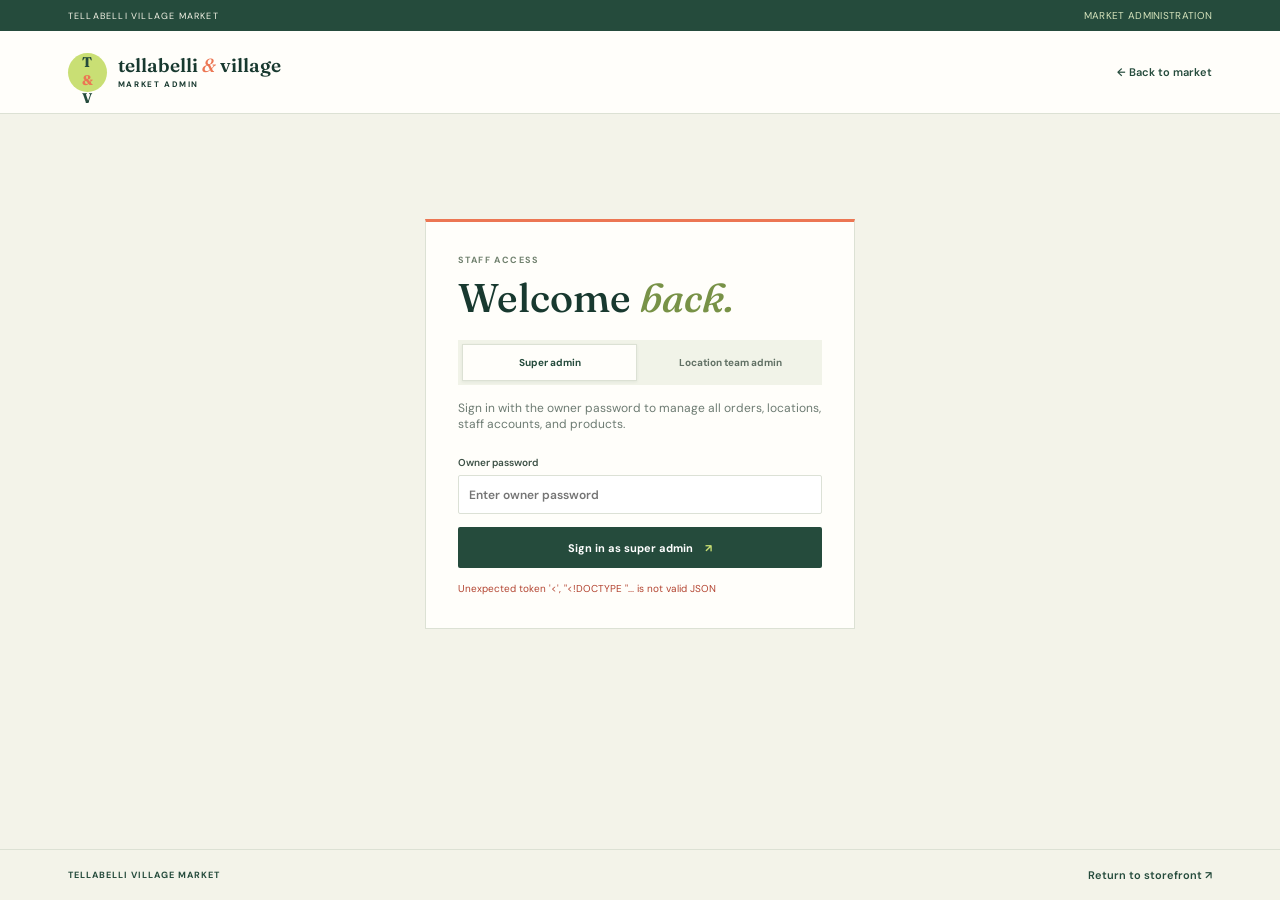
==== templates/admin.html @ 12b8f097 "updated india food" ====
<!doctype html>
<html lang="en">
<head>
  <meta charset="utf-8">
  <meta name="viewport" content="width=device-width, initial-scale=1">
  <meta name="theme-color" content="#f3f3e9">
  <title>Market admin · Tellabelli Village Market</title>
  <link rel="preconnect" href="https://fonts.googleapis.com">
  <link rel="preconnect" href="https://fonts.gstatic.com" crossorigin>
  <link href="https://fonts.googleapis.com/css2?family=DM+Sans:wght@400;500;600;700&family=Fraunces:opsz,wght@9..144,500;9..144,600;9..144,700&display=swap" rel="stylesheet">
  <link rel="stylesheet" href="/static/styles.css">
  <link rel="stylesheet" href="/static/admin.css">
  <script src="/static/admin.js" defer></script>
</head>
<body class="admin-page">
  <div class="topline"><span>TELLABELLI VILLAGE MARKET</span><span>MARKET ADMINISTRATION</span></div>
  <header class="site-header admin-header">
    <a class="brand" href="/" aria-label="Tellabelli Village Market"><span class="brand-mark">T<span>&</span>V</span><span class="brand-name">tellabelli <i>&</i> village<small>MARKET ADMIN</small></span></a>
    <div class="admin-header-actions"><a class="market-link" href="/">← Back to market</a><button id="logout-button" class="logout-button" type="button" hidden>Sign out</button></div>
  </header>
  <main class="admin-shell">
    <section id="login-panel" class="admin-login">
      <p class="eyebrow">STAFF ACCESS</p>
      <h1>Welcome <em>back.</em></h1>
      <div class="login-tabs" role="tablist" aria-label="Admin sign-in type">
        <button id="owner-login-tab" class="login-tab is-active" type="button" role="tab" aria-selected="true" aria-controls="owner-login-panel">Super admin</button>
        <button id="location-login-tab" class="login-tab" type="button" role="tab" aria-selected="false" aria-controls="location-login-panel">Location team admin</button>
      </div>
      <section id="owner-login-panel" role="tabpanel" aria-labelledby="owner-login-tab">
        <p class="login-intro">Sign in with the owner password to manage all orders, locations, staff accounts, and products.</p>
        <form id="owner-login-form" class="admin-login-form">
          <label>Owner password<input name="password" type="password" required autocomplete="current-password" maxlength="256" placeholder="Enter owner password"></label>
          <button class="button button-dark" type="submit">Sign in as super admin <span aria-hidden="true">↗</span></button>
          <p class="form-message login-message" role="status"></p>
        </form>
      </section>
      <section id="location-login-panel" role="tabpanel" aria-labelledby="location-login-tab" hidden>
        <p class="login-intro">Sign in with the username and password assigned to your delivery location.</p>
        <form id="location-login-form" class="admin-login-form">
          <label>Username<input name="username" required autocomplete="username" minlength="3" maxlength="40" placeholder="Location team username"></label>
          <label>Password<input name="password" type="password" required autocomplete="current-password" maxlength="256" placeholder="Enter your password"></label>
          <button class="button button-dark" type="submit">Sign in to location team <span aria-hidden="true">↗</span></button>
          <p class="form-message login-message" role="status"></p>
        </form>
      </section>
    </section>
    <section id="admin-dashboard" hidden>
      <div class="admin-title-row"><div><p class="eyebrow">YOUR MARKET, IN GOOD HANDS</p><h1>Market <em>desk.</em></h1></div><span id="admin-mode" class="admin-mode"></span></div>
      <section class="admin-section" aria-labelledby="orders-title">
        <div class="admin-section-heading"><div><h2 id="orders-title">Customer orders</h2><p>Today's orders are shown first. Choose all dates to browse order history.</p></div><button id="refresh-orders" class="refresh-button" type="button" aria-label="Refresh orders" title="Refresh orders">↻</button></div>
        <div class="order-filters">
          <label>Orders from
            <select id="orders-period">
              <option value="today" selected>Today</option>
              <option value="all">All dates</option>
            </select>
          </label>
          <label>Order status
            <select id="orders-status">
              <option value="all" selected>All statuses</option>
              <option value="placed">Placed</option>
              <option value="confirmed">Confirmed</option>
              <option value="packing">Packing</option>
              <option value="out_for_delivery">Out for delivery</option>
              <option value="completed">Completed</option>
              <option value="cancelled">Cancelled</option>
            </select>
          </label>
        </div>
        <div id="orders-list" class="orders-list" aria-live="polite"></div>
        <div class="orders-pagination">
          <button id="load-more-orders" class="save-price-button" type="button" hidden>Load 10 more orders</button>
          <p id="orders-pagination-message" class="form-message" role="status"></p>
        </div>
      </section>
      <section id="owner-requests-section" class="admin-section" aria-labelledby="item-requests-title">
        <div class="admin-section-heading"><div><h2 id="item-requests-title">Customer item requests</h2><p>Products customers would like to see in the market</p></div></div>
        <div id="item-requests-list" class="item-requests-list" aria-live="polite"></div>
      </section>
      <section id="owner-prices-section" class="admin-section" aria-labelledby="prices-title">
        <div class="admin-section-heading"><div><h2 id="prices-title">Product management</h2><p>Set prices for new orders and control whether each item appears in the customer catalog.</p></div></div>
        <form id="product-create-form" class="product-create-form">
          <h3>Add a product</h3>
          <label>Product name<input name="name" required minlength="2" maxlength="160" placeholder="Product name"></label>
          <label>Category<select name="category_id" id="product-category" required></select></label>
          <label>Description<input name="description" maxlength="1000" placeholder="Short product description"></label>
          <label>Price (NOK)<input name="price" type="number" min="0.01" max="99999999.99" step="0.01" required></label>
          <label>Unit<input name="unit" value="each" required minlength="1" maxlength="60" placeholder="e.g. 500 g"></label>
          <label>Image URL<input name="image_url" type="url" maxlength="2048" placeholder="https://..."></label>
          <fieldset><legend>Select available locations and enter starting stock</legend><div id="product-location-options" class="admin-location-options"></div></fieldset>
          <button class="button button-dark" type="submit">Add product</button>
          <p id="product-create-message" class="form-message" role="status"></p>
        </form>
        <div class="price-table-wrap"><table class="price-table"><thead><tr><th>Product</th><th>Category</th><th>Price (NOK)</th><th><span class="sr-only">Save price</span></th><th>Customer ordering</th></tr></thead><tbody id="products-list"></tbody></table></div>
        <p id="price-message" class="form-message" role="status"></p>
      </section>
      <section id="inventory-section" class="admin-section" aria-labelledby="inventory-title">
        <div class="admin-section-heading"><div><h2 id="inventory-title">Location inventory</h2><p>Set stock per location for products in the shared catalog.</p></div></div>
        <div class="price-table-wrap"><table class="price-table inventory-table"><thead id="inventory-head"></thead><tbody id="inventory-list"></tbody></table></div>
        <p id="inventory-message" class="form-message" role="status"></p>
      </section>
      <section id="location-admins-section" class="admin-section" aria-labelledby="location-admins-title" hidden>
        <div class="admin-section-heading"><div><h2 id="location-admins-title">Location teams</h2><p>Create staff accounts and assign them to one or more delivery locations.</p></div></div>
        <form id="location-admin-form" class="location-admin-form">
          <label>Staff name<input name="display_name" required minlength="2" maxlength="120" placeholder="Team member name"></label>
          <label>Username<input name="username" required minlength="3" maxlength="40" pattern="[A-Za-z0-9._-]+" placeholder="Unique sign-in name"></label>
          <label>Temporary password<input name="password" type="password" required minlength="12" maxlength="256" autocomplete="new-password" placeholder="At least 12 characters"></label>
          <fieldset><legend>Assigned locations</legend><div id="admin-location-options" class="admin-location-options"></div></fieldset>
          <button class="button button-dark" type="submit">Create location account</button>
          <p id="location-admin-message" class="form-message" role="status"></p>
        </form>
        <div id="location-admins-list" class="location-admins-list" aria-live="polite"></div>
      </section>
    </section>
  </main>
  <footer class="admin-footer"><span>TELLABELLI VILLAGE MARKET</span><a href="/">Return to storefront ↗</a></footer>
</body>
</html>
---- static/styles.css ----
* { box-sizing: border-box; }
:root {
  color-scheme: light;
  --ink: #18392f;
  --muted: #6d7b72;
  --paper: #f3f3e9;
  --white: #fffefa;
  --line: #dce1d4;
  --green: #254b3c;
  --lime: #c9df74;
  --coral: #ec7653;
  --serif: "Fraunces", Georgia, serif;
  --sans: "DM Sans", "Segoe UI", sans-serif;
}
html { scroll-behavior: smooth; }
body { margin: 0; background: var(--paper); color: var(--ink); font-family: var(--sans); font-size: 14px; }
button, input, textarea { font: inherit; }
button, a { -webkit-tap-highlight-color: transparent; }
.topline { height: 31px; display: flex; align-items: center; justify-content: space-between; padding: 0 5.3%; background: var(--green); color: #f6f5e7; font-size: 9px; letter-spacing: 1.2px; }
.topline span:last-child { color: #d5e3bc; letter-spacing: .3px; font-size: 10px; }
.site-header { height: 83px; display: flex; align-items: center; justify-content: space-between; gap: 24px; padding: 0 5.3%; background: var(--white); border-bottom: 1px solid var(--line); }
.brand { display: flex; gap: 11px; align-items: center; text-decoration: none; color: var(--ink); }
.brand-mark { display: grid; place-items: center; width: 39px; height: 39px; background: var(--lime); border-radius: 50%; color: var(--green); font-family: var(--serif); font-weight: 700; font-size: 14px; }
.brand-mark span { color: var(--coral); }
.brand-name { font-family: var(--serif); font-size: 19px; font-weight: 600; line-height: 1; }
.brand-name i { color: var(--coral); font-weight: 500; }
.brand-name small { display: block; margin-top: 5px; font-family: var(--sans); font-size: 8px; letter-spacing: 1.6px; font-style: normal; font-weight: 700; }
.header-actions { display: flex; align-items: center; gap: 18px; }
.search-box { display: flex; align-items: center; gap: 9px; width: min(310px, 35vw); height: 39px; padding: 0 10px; border: 1px solid var(--line); border-radius: 3px; color: var(--muted); }
.search-box > span { font-size: 22px; line-height: 1; transform: rotate(-20deg); }
.search-box input { min-width: 0; width: 100%; border: 0; outline: 0; background: transparent; color: var(--ink); font-size: 12px; }
.search-box kbd { border: 1px solid var(--line); border-radius: 2px; padding: 1px 5px; font-size: 10px; }
.cart-jump { color: var(--ink); text-decoration: none; font-weight: 700; font-size: 12px; white-space: nowrap; }
.admin-link { color: #617064; text-decoration: none; font-size: 10px; font-weight: 600; }
.admin-link:hover { color: var(--green); text-decoration: underline; }
.cart-jump span { display: inline-grid; place-items: center; width: 22px; height: 22px; margin-left: 6px; background: var(--coral); border-radius: 50%; color: white; font-size: 10px; }
.page-shell { max-width: 1440px; margin: 0 auto; padding: 34px 5.3% 0; }
.welcome-row { display: flex; justify-content: space-between; align-items: end; gap: 24px; padding: 0 0 27px; }
.eyebrow { margin: 0 0 9px; color: #70816e; font-size: 9px; font-weight: 700; letter-spacing: 1.4px; }
h1, h2, h3, p { margin-top: 0; }
h1 { margin: 0; font-family: var(--serif); font-size: clamp(32px, 4vw, 48px); font-weight: 500; line-height: 1.13; }
h1 em { color: #789247; font-weight: 500; }
.welcome-copy { margin: 9px 0 0; color: var(--muted); font-size: 13px; }
.market-note { display: flex; align-items: center; gap: 8px; max-width: 320px; padding: 9px 12px; border: 1px solid var(--line); border-radius: 3px; color: #657366; font-size: 10px; text-align: right; }
.fresh-dot { width: 7px; height: 7px; flex: 0 0 7px; border-radius: 50%; background: #7da34e; box-shadow: 0 0 0 3px #e5eccf; }
.shop-layout { display: grid; grid-template-columns: minmax(0, 1fr) 310px; align-items: start; gap: 28px; }
.catalog-heading { display: flex; align-items: end; justify-content: space-between; gap: 12px; margin: 0 0 15px; }
.catalog-heading h2, .basket-heading h2 { margin: 0; font-family: var(--serif); font-size: 23px; font-weight: 600; }
.catalog-heading p { margin: 5px 0 0; color: var(--muted); font-size: 11px; }
.sort-note { padding-bottom: 3px; color: #758074; font-size: 9px; letter-spacing: .9px; }
.category-list { display: flex; gap: 7px; overflow-x: auto; padding: 2px 0 16px; scrollbar-width: thin; }
.category-chip { min-height: 32px; flex: 0 0 auto; padding: 0 12px; border: 1px solid #d7ddcf; border-radius: 2px; background: transparent; color: #53665a; cursor: pointer; font-size: 10px; transition: background .18s, color .18s, border-color .18s; }
.category-chip:hover, .category-chip.is-active { border-color: var(--green); background: var(--green); color: var(--white); }
.category-chip span { margin-left: 3px; color: var(--lime); }
.shop-location-picker { display: grid; grid-template-columns: auto minmax(160px, 240px); align-items: center; gap: 9px; margin: 0 0 14px; color: #3d5146; font-size: 10px; font-weight: 700; }
.shop-location-picker select { width: 100%; min-height: 35px; padding: 8px 10px; border: 1px solid #dce1d6; border-radius: 2px; outline-color: #8ba166; background: #fff; color: var(--ink); font-size: 11px; }
.product-grid { display: grid; grid-template-columns: repeat(3, minmax(0, 1fr)); gap: 13px; }
.product-card { min-width: 0; overflow: hidden; border: 1px solid #e0e2d8; border-radius: 3px; background: var(--white); animation: arrive .35s both; animation-delay: calc(var(--card-index) * 30ms); }
@keyframes arrive { from { opacity: 0; transform: translateY(7px); } to { opacity: 1; transform: translateY(0); } }
.product-image-wrap { position: relative; height: 145px; overflow: hidden; background: #e6e8d9; }
.product-image { width: 100%; height: 100%; object-fit: cover; transition: transform .35s; }
.product-card:hover .product-image { transform: scale(1.035); }
.stock-label { position: absolute; top: 9px; left: 9px; padding: 5px 7px; background: #f4f3e8; color: var(--green); font-size: 8px; font-weight: 700; letter-spacing: .7px; }
.stock-label.is-sold { background: #f6e4dd; color: #a84b34; }
.image-placeholder { display: grid; place-content: center; height: 100%; background: repeating-linear-gradient(135deg, #e8ebdb 0 12px, #e3e7d7 12px 24px); color: #798773; font-family: var(--serif); font-size: 17px; text-align: center; }
.product-copy { padding: 11px 11px 10px; }
.product-title-row { display: flex; align-items: baseline; justify-content: space-between; gap: 7px; }
.product-title-row h3 { overflow: hidden; margin: 0; font-size: 12px; font-weight: 700; text-overflow: ellipsis; white-space: nowrap; }
.product-title-row strong { flex: 0 0 auto; color: var(--green); font-size: 12px; }
.product-copy > p { overflow: hidden; margin: 5px 0 10px; color: var(--muted); font-size: 10px; text-overflow: ellipsis; white-space: nowrap; }
.product-copy > p.availability-note { min-height: 24px; margin: -5px 0 8px; overflow: visible; color: #71806d; font-size: 9px; line-height: 1.35; text-overflow: clip; white-space: normal; }
.product-action { display: flex; align-items: center; justify-content: space-between; min-height: 27px; color: #788176; font-size: 9px; }
.add-button { display: grid; place-items: center; width: 27px; height: 27px; border: 0; border-radius: 50%; background: var(--lime); color: var(--green); cursor: pointer; font-size: 19px; line-height: 1; transition: transform .15s, background .15s; }
.add-button:hover { transform: rotate(90deg); background: #b6d355; }
.add-button.is-added { background: var(--green); color: white; }
.add-button.is-added:hover { background: var(--coral); }
.added-note { margin-left: auto; margin-right: 7px; color: var(--green); font-weight: 700; }
.sold-note { color: #aa695b; font-size: 9px; }
.empty-state, .load-error { padding: 32px 12px; color: var(--muted); font-size: 12px; }
.basket { position: sticky; top: 16px; padding: 18px; border: 1px solid #d9dfd2; border-top: 3px solid var(--coral); border-radius: 3px; background: var(--white); }
.basket-heading { display: flex; justify-content: space-between; align-items: baseline; gap: 8px; padding-bottom: 14px; border-bottom: 1px solid var(--line); }
.basket-heading h2 { font-size: 20px; }
.basket-heading > span { color: var(--muted); font-size: 8px; letter-spacing: .9px; }
.basket-empty { padding: 23px 5px; text-align: center; }
.basket-icon { display: grid; place-items: center; width: 38px; height: 38px; margin: 0 auto 11px; border-radius: 50%; background: #edf0e2; color: #6a8053; font-size: 22px; }
.basket-empty p { margin: 0 0 4px; font-family: var(--serif); font-size: 14px; }
.basket-empty small { color: var(--muted); font-size: 10px; }
.basket-lines { max-height: 270px; overflow: auto; }
.basket-line { display: grid; grid-template-columns: minmax(0, 1fr) auto; gap: 7px; padding: 12px 0; border-bottom: 1px solid #eceee6; }
.basket-line-info { display: grid; gap: 4px; min-width: 0; }
.basket-line-info strong { overflow: hidden; font-size: 11px; text-overflow: ellipsis; white-space: nowrap; }
.basket-line-info span { color: var(--muted); font-size: 9px; }
.quantity-control { display: flex; align-items: center; gap: 8px; }
.quantity-control button { display: grid; place-items: center; width: 21px; height: 21px; border: 1px solid var(--line); border-radius: 50%; background: transparent; color: var(--ink); cursor: pointer; }
.quantity-control span { min-width: 10px; text-align: center; font-size: 10px; }
.line-price { grid-column: 2; justify-self: end; font-size: 10px; }
.basket-total { display: flex; justify-content: space-between; padding: 14px 0 7px; font-size: 12px; }
.basket-total strong { font-size: 15px; }
.delivery-note { margin: 0 0 12px; color: var(--muted); font-size: 9px; }
.order-confirmation { margin-top: 10px; padding: 9px; border: 1px solid #dce5ce; background: #f4f7ed; line-height: 1.6; overflow-wrap: anywhere; }
.basket-status { margin-top: 18px; padding-top: 15px; border-top: 1px solid #eceee6; }
.basket-status h3 { margin: 0 0 5px; font-family: var(--serif); font-size: 16px; }
.basket-status > p { margin: 0 0 10px; color: var(--muted); font-size: 9px; line-height: 1.5; }
.basket-status .order-card { margin-top: 8px; padding: 9px; }
.checkout-form, .request-form { display: grid; gap: 10px; }
.checkout-form label, .request-form label { display: grid; gap: 5px; color: #3d5146; font-size: 10px; font-weight: 600; }
.checkout-form label.sms-consent { display: flex; align-items: start; gap: 7px; color: var(--muted); font-size: 9px; font-weight: 400; line-height: 1.45; }
.sms-consent input { width: 14px; min-height: 14px; flex: 0 0 14px; margin: 1px 0 0; accent-color: var(--green); }
.checkout-form input, .checkout-form textarea, .checkout-form select, .request-form input, .request-form textarea, .request-form select { width: 100%; min-height: 35px; padding: 9px; resize: vertical; border: 1px solid #dce1d6; border-radius: 2px; outline-color: #8ba166; background: #fff; color: var(--ink); font-size: 11px; }
.checkout-form textarea, .request-form textarea { min-height: 53px; }
.optional { margin-left: 4px; color: #899287; font-size: 8px; font-weight: 500; letter-spacing: .5px; }
.button { display: flex; align-items: center; justify-content: space-between; min-height: 41px; padding: 0 12px; border: 0; border-radius: 2px; cursor: pointer; font-size: 11px; font-weight: 700; }
.button:disabled { opacity: .65; cursor: wait; }
.button-order { margin-top: 2px; background: var(--coral); color: #fff; }
.button-order:hover { background: #da6544; }
.button-dark { justify-content: center; gap: 12px; background: var(--green); color: white; }
.button-dark:hover { background: #32624f; }
.button-dark span { color: var(--lime); }
.form-message { min-height: 0; margin: 0; color: #47734c; font-size: 10px; line-height: 1.5; }
.form-message:empty { display: none; }
.form-message.is-error { color: #b34431; }
.basket-footnote { margin: 13px 0 0; padding-top: 11px; border-top: 1px solid #eceee6; color: #818b7d; font-size: 9px; line-height: 1.5; }
.request-view { display: grid; grid-template-columns: minmax(190px, .85fr) minmax(250px, 1.15fr); gap: 26px; padding: 22px; border: 1px solid var(--line); background: var(--white); }
.request-art { position: relative; min-height: 315px; overflow: hidden; padding: 23px; background: #e8eedb; }
.request-art h3 { max-width: 230px; margin: 0 0 10px; font-family: var(--serif); font-size: 30px; font-weight: 500; line-height: 1.1; }
.request-art > p:not(.eyebrow) { max-width: 220px; color: #617265; font-size: 11px; line-height: 1.7; }
.request-spark { display: block; margin-bottom: 28px; color: var(--coral); font-size: 28px; }
.request-stamp { position: absolute; right: 18px; bottom: 17px; display: grid; place-items: center; width: 68px; height: 68px; border: 1px solid #94a47a; border-radius: 50%; color: #72855d; font-size: 8px; font-weight: 700; letter-spacing: .7px; line-height: 1.4; text-align: center; transform: rotate(9deg); }
.request-form { align-content: start; padding: 3px 0; }
.site-footer { display: flex; flex-wrap: wrap; align-items: center; justify-content: space-between; gap: 12px; margin-top: 37px; padding: 17px 0; border-top: 1px solid var(--line); color: #788176; font-size: 9px; }
.site-footer span:first-child { color: var(--green); font-weight: 700; letter-spacing: 1px; }
.site-footer a { color: var(--green); text-decoration: none; }
.site-footer a:hover { text-decoration: underline; }
.install-help-button { min-height: 40px; padding: 0 12px; border: 1px solid var(--line); border-radius: 3px; background: var(--white); color: var(--green); cursor: pointer; font-size: 10px; font-weight: 700; }
.install-help-dialog { width: min(92vw, 420px); padding: 25px; border: 1px solid var(--line); border-top: 3px solid var(--coral); background: var(--white); color: var(--ink); }
.install-help-dialog::backdrop { background: #18392f88; }
.install-help-dialog h2 { margin: 0 28px 12px 0; font-family: var(--serif); font-size: 23px; }
.install-help-dialog ol { display: grid; gap: 9px; padding-left: 22px; color: var(--muted); font-size: 12px; line-height: 1.5; }
.install-help-dialog > p:last-child { margin: 12px 0 0; color: var(--muted); font-size: 10px; line-height: 1.5; }
.install-help-dialog form { position: absolute; top: 12px; right: 12px; }
.install-help-close { width: 32px; height: 32px; border: 1px solid var(--line); border-radius: 50%; background: transparent; color: var(--ink); cursor: pointer; font-size: 20px; }
[hidden] { display: none !important; }
@media (max-width: 1020px) {
  .page-shell { padding-right: 4%; padding-left: 4%; }
  .site-header { padding: 0 4%; }
  .shop-layout { grid-template-columns: minmax(0, 1fr) 280px; gap: 17px; }
  .product-grid { grid-template-columns: repeat(2, minmax(0, 1fr)); }
  .product-image-wrap { height: 155px; }
}
@media (max-width: 720px) {
  .topline { padding: 0 4%; }
  .topline span:last-child { display: none; }
  .site-header { height: 70px; gap: 10px; }
  .brand-mark { width: 34px; height: 34px; }
  .brand-name { font-size: 17px; }
  .header-actions { gap: 10px; }
  .search-box { width: min(43vw, 230px); height: 35px; gap: 5px; padding: 0 7px; }
  .search-box input { font-size: 10px; }
  .search-box kbd { display: none; }
  .admin-link { font-size: 9px; }
  .cart-jump { font-size: 0; }
  .cart-jump span { margin-left: 0; font-size: 10px; }
  .page-shell { padding-top: 25px; }
  .welcome-row { align-items: start; flex-direction: column; gap: 15px; padding-bottom: 21px; }
  h1 { font-size: 35px; }
  .market-note { max-width: none; text-align: left; }
  .shop-layout { grid-template-columns: 1fr; }
  .basket { position: static; grid-row: 1; }
  .basket-lines { max-height: 190px; }
  .basket-empty { padding: 13px 5px; }
  .basket-empty p { display: inline; }
  .basket-empty small { display: block; margin-top: 4px; }
  .catalog-heading h2 { font-size: 21px; }
  .product-grid { gap: 9px; }
  .product-image-wrap { height: clamp(108px, 31vw, 170px); }
  .product-copy { padding: 9px; }
  .product-title-row h3, .product-title-row strong { font-size: 11px; }
  .product-copy > p { font-size: 9px; }
  .request-view { grid-template-columns: 1fr; gap: 18px; padding: 14px; }
  .request-art { min-height: 210px; }
  .request-spark { margin-bottom: 15px; }
  .request-art h3 { font-size: 27px; }
  .site-footer { align-items: flex-start; flex-direction: column; }
  .site-header { padding-left: max(4%, env(safe-area-inset-left)); padding-right: max(4%, env(safe-area-inset-right)); }
  body { padding-bottom: env(safe-area-inset-bottom); }
}
@media (max-width: 370px) {
  .brand-name { font-size: 15px; }
  .search-box { width: 37vw; }
  .product-grid { grid-template-columns: 1fr; }
  .product-image-wrap { height: 180px; }
}
---- static/admin.css ----
.admin-page { min-height: 100vh; display: flex; flex-direction: column; }
.admin-header-actions { display: flex; align-items: center; gap: 20px; }
.market-link, .admin-footer a { color: var(--green); text-decoration: none; font-size: 11px; font-weight: 600; }
.market-link:hover, .admin-footer a:hover { text-decoration: underline; }
.logout-button { min-height: 34px; padding: 0 11px; border: 1px solid var(--line); border-radius: 2px; background: transparent; color: var(--ink); cursor: pointer; font-size: 10px; font-weight: 700; }
.admin-shell { width: min(100% - 9%, 1120px); flex: 1; margin: 0 auto; padding: 42px 0 62px; }
.admin-login { max-width: 430px; margin: 7vh auto 0; padding: 32px; border: 1px solid var(--line); border-top: 3px solid var(--coral); background: var(--white); }
.admin-login h1, .admin-title-row h1 { margin: 0; font-family: var(--serif); font-size: 40px; font-weight: 500; }
.admin-login h1 em, .admin-title-row h1 em { color: #789247; font-weight: 500; }
.login-intro { margin: 9px 0 24px; color: var(--muted); font-size: 12px; }
.admin-login-form { display: grid; gap: 13px; }
.admin-login-form label { display: grid; gap: 6px; color: #3d5146; font-size: 10px; font-weight: 600; }
.admin-login-form input { min-height: 39px; padding: 9px 10px; border: 1px solid #dce1d6; border-radius: 2px; outline-color: #8ba166; font-size: 12px; }
.login-tabs { display: grid; grid-template-columns: 1fr 1fr; gap: 6px; margin: 20px 0 15px; padding: 4px; background: #f1f3e8; }
.login-tab { min-height: 37px; padding: 7px; border: 1px solid transparent; background: transparent; color: #617064; cursor: pointer; font-size: 10px; font-weight: 700; }
.login-tab.is-active { border-color: var(--line); background: var(--white); color: var(--green); box-shadow: 0 1px 3px #18392f12; }
.admin-title-row { display: flex; align-items: end; justify-content: space-between; gap: 16px; margin-bottom: 31px; }
.admin-mode { padding: 7px 9px; border: 1px solid var(--line); color: #71806d; font-size: 8px; font-weight: 700; letter-spacing: .7px; }
.admin-section { margin-top: 21px; padding: 22px; border: 1px solid var(--line); background: var(--white); }
.admin-section-heading { display: flex; align-items: center; justify-content: space-between; gap: 15px; margin-bottom: 15px; }
.admin-section-heading h2 { margin: 0; font-family: var(--serif); font-size: 23px; font-weight: 600; }
.admin-section-heading p { margin: 5px 0 0; color: var(--muted); font-size: 10px; }
.refresh-button { width: 34px; height: 34px; border: 1px solid var(--line); border-radius: 50%; background: transparent; color: var(--green); cursor: pointer; font-size: 20px; }
.refresh-button:hover { background: #edf0e2; }
.order-filters { display: flex; flex-wrap: wrap; gap: 12px; margin: 0 0 15px; }
.order-filters label { display: grid; gap: 5px; color: #617064; font-size: 9px; font-weight: 700; }
.order-filters select { min-height: 33px; min-width: 145px; padding: 5px 8px; border: 1px solid var(--line); border-radius: 2px; background: white; color: var(--ink); font: inherit; }
.orders-list { display: grid; gap: 10px; }
.orders-pagination { display: flex; flex-wrap: wrap; align-items: center; gap: 10px; margin-top: 14px; }
.orders-pagination p { margin: 0; font-size: 10px; }
.location-order-group { display: grid; gap: 10px; }
.location-order-group > h3 { margin: 9px 0 0; padding-bottom: 7px; border-bottom: 1px solid var(--line); color: var(--green); font-family: var(--serif); font-size: 17px; }
.item-requests-list { display: grid; gap: 10px; }
.admin-empty { margin: 0; padding: 20px; background: #f5f5ee; color: var(--muted); font-size: 12px; }
.order-card { padding: 15px; border: 1px solid #e5e8de; border-radius: 2px; background: #fff; }
.order-topline { display: flex; align-items: start; justify-content: space-between; gap: 12px; padding-bottom: 10px; border-bottom: 1px solid #edf0e8; }
.order-reference { display: block; font-size: 9px; font-weight: 700; letter-spacing: .8px; }
.order-date { display: block; margin-top: 4px; color: var(--muted); font-size: 9px; }
.order-status { padding: 5px 7px; background: #edf1df; color: #536b3d; font-size: 8px; font-weight: 700; text-transform: uppercase; }
.order-status-control { display: flex; align-items: center; flex-wrap: wrap; justify-content: end; gap: 6px; }
.order-status-select { min-height: 29px; max-width: 150px; padding: 4px 6px; border: 1px solid var(--line); border-radius: 2px; background: white; color: var(--ink); font-size: 9px; text-transform: capitalize; }
.product-availability { display: inline-block; min-width: 62px; margin-right: 7px; font-size: 9px; font-weight: 700; }
.product-availability.is-available { color: #536b3d; }
.product-availability.is-hidden { color: #9b5547; }
.order-update-message { margin: 8px 0 0; font-size: 10px; }
.order-body { display: grid; grid-template-columns: minmax(0, 1fr) minmax(200px, .8fr); gap: 18px; padding: 12px 0; }
.order-customer h3 { margin: 0 0 6px; font-size: 12px; }
.order-customer p { margin: 4px 0; color: #617064; font-size: 10px; line-height: 1.5; overflow-wrap: anywhere; }
.request-body { padding-top: 12px; }
.order-items { display: grid; align-content: start; gap: 6px; margin: 0; padding: 0; list-style: none; }
.order-items li { display: flex; align-items: start; justify-content: space-between; gap: 10px; font-size: 10px; }
.order-items li small { color: var(--muted); }
.order-items li strong { flex: 0 0 auto; font-size: 10px; }
.order-total { display: flex; justify-content: space-between; align-items: center; padding-top: 9px; border-top: 1px solid #edf0e8; color: var(--muted); font-size: 9px; }
.order-total strong { color: var(--ink); font-size: 13px; }
.price-table-wrap { overflow-x: auto; }
.price-table { width: 100%; border-collapse: collapse; text-align: left; }
.price-table th { padding: 9px 10px; background: #f1f3e8; color: #617064; font-size: 8px; font-weight: 700; letter-spacing: .7px; text-transform: uppercase; }
.price-table td { padding: 9px 10px; border-bottom: 1px solid #ecefe6; color: #536257; font-size: 10px; }
.price-table td strong { display: block; color: var(--ink); font-size: 11px; }
.price-table td small { display: block; margin-top: 3px; color: var(--muted); font-size: 9px; }
.price-input { width: 92px; min-height: 31px; padding: 5px 7px; border: 1px solid var(--line); border-radius: 2px; font-size: 11px; }
.inventory-table { min-width: 760px; }
.inventory-cell { display: flex; align-items: center; gap: 5px; }
.stock-input { width: 68px; min-height: 29px; padding: 4px 5px; border: 1px solid var(--line); border-radius: 2px; font-size: 10px; }
.location-admin-form { display: grid; grid-template-columns: repeat(2, minmax(0, 1fr)); gap: 13px; }
.location-admin-form > label { display: grid; gap: 6px; color: #3d5146; font-size: 10px; font-weight: 600; }
.location-admin-form > label input { min-height: 37px; padding: 8px 10px; border: 1px solid #dce1d6; border-radius: 2px; }
.location-admin-form fieldset, .admin-user-locations { grid-column: 1 / -1; margin: 0; padding: 10px; border: 1px solid var(--line); }
.location-admin-form legend, .admin-user-locations legend { padding: 0 5px; color: #617064; font-size: 9px; font-weight: 700; }
.admin-location-options { display: flex; flex-wrap: wrap; gap: 9px 16px; }
.location-option { display: inline-flex; align-items: center; gap: 6px; color: #536257; font-size: 10px; }
.location-option input { accent-color: var(--green); }
.location-admin-form > button { justify-self: start; }
.product-create-form { display: grid; grid-template-columns: repeat(3, minmax(0, 1fr)); gap: 13px; margin: 0 0 22px; padding: 15px; background: #f8f9f5; }
.product-create-form h3, .product-create-form fieldset, .product-create-form > button, .product-create-form > .form-message { grid-column: 1 / -1; }
.product-create-form h3 { margin: 0; font-family: var(--serif); font-size: 17px; }
.product-create-form > label { display: grid; gap: 6px; color: #3d5146; font-size: 10px; font-weight: 600; }
.product-create-form > label input, .product-create-form > label select { min-height: 37px; padding: 8px 10px; border: 1px solid #dce1d6; border-radius: 2px; background: white; }
.product-create-form fieldset { display: grid; gap: 10px; margin: 0; padding: 10px; border: 1px solid var(--line); }
.product-create-form legend { padding: 0 5px; color: #617064; font-size: 9px; font-weight: 700; }
.product-location-option { display: inline-flex; align-items: center; gap: 8px; color: #536257; font-size: 10px; }
.product-location-option > span { min-width: 115px; }
.product-location-option input[type="number"] { width: 90px; min-height: 30px; padding: 5px; border: 1px solid #dce1d6; border-radius: 2px; }
.product-create-form > button { justify-self: start; }
.location-admins-list { display: grid; gap: 10px; margin-top: 15px; }
.location-admin-card { display: grid; gap: 10px; padding: 13px; border: 1px solid #e5e8de; background: #fff; }
.location-admin-heading, .location-admin-heading > div, .location-admin-actions { display: flex; align-items: center; gap: 10px; }
.location-admin-heading { justify-content: space-between; }
.location-admin-heading > div { align-items: baseline; flex-wrap: wrap; }
.location-admin-heading span { color: var(--muted); font-size: 10px; }
.location-admin-actions { flex-wrap: wrap; }
.location-admin-actions button:disabled { opacity: .65; cursor: wait; }
.save-price-button { min-height: 29px; padding: 0 9px; border: 0; border-radius: 2px; background: var(--green); color: white; cursor: pointer; font-size: 9px; font-weight: 700; }
.save-price-button:hover { background: #32624f; }
.save-price-button:disabled { opacity: .65; cursor: wait; }
.sr-only { position: absolute; width: 1px; height: 1px; overflow: hidden; clip: rect(0, 0, 0, 0); white-space: nowrap; }
.admin-footer { display: flex; align-items: center; justify-content: space-between; gap: 12px; padding: 18px 5.3%; border-top: 1px solid var(--line); color: #788176; font-size: 9px; }
.admin-footer span { color: var(--green); font-weight: 700; letter-spacing: 1px; }
@media (max-width: 680px) {
  .admin-header { height: 70px; padding: 0 4%; }
  .admin-header-actions { gap: 9px; }
  .market-link { font-size: 9px; }
  .logout-button { min-height: 31px; padding: 0 8px; font-size: 9px; }
  .admin-shell { width: 92%; padding: 27px 0 40px; }
  .admin-login { margin-top: 5vh; padding: 23px; }
  .admin-login h1, .admin-title-row h1 { font-size: 34px; }
  .admin-section { padding: 14px; }
  .admin-section-heading h2 { font-size: 20px; }
  .location-admin-form { grid-template-columns: 1fr; }
  .location-admin-form fieldset, .admin-user-locations { grid-column: auto; }
  .product-create-form { grid-template-columns: 1fr; }
  .product-create-form h3, .product-create-form fieldset, .product-create-form > button, .product-create-form > .form-message { grid-column: auto; }
  .order-body { grid-template-columns: 1fr; gap: 12px; }
  .admin-mode { max-width: 135px; text-align: center; line-height: 1.4; }
  .price-table:not(.inventory-table) thead { position: absolute; width: 1px; height: 1px; overflow: hidden; clip: rect(0, 0, 0, 0); }
  .price-table:not(.inventory-table), .price-table:not(.inventory-table) tbody, .price-table:not(.inventory-table) tr, .price-table:not(.inventory-table) td { display: block; width: 100%; }
  .price-table:not(.inventory-table) tr { display: grid; grid-template-columns: 1fr auto; gap: 5px 9px; padding: 11px 0; border-bottom: 1px solid #ecefe6; }
  .price-table:not(.inventory-table) td { display: flex; align-items: center; justify-content: space-between; min-height: 28px; padding: 2px 4px; border: 0; }
  .price-table:not(.inventory-table) td:first-child { grid-column: 1 / -1; }
  .price-table:not(.inventory-table) td:first-child::before { display: none; }
  .price-table:not(.inventory-table) td::before { content: attr(data-label); color: #778377; font-size: 8px; text-transform: uppercase; }
  .price-table:not(.inventory-table) td:nth-child(2) { grid-column: 1 / -1; }
  .price-table:not(.inventory-table) td:nth-child(3), .price-table:not(.inventory-table) td:nth-child(4) { grid-column: auto; }
  .price-table:not(.inventory-table) td:nth-child(5) { grid-column: 1 / -1; }
  .admin-footer { align-items: start; flex-direction: column; padding: 16px 4%; }
}
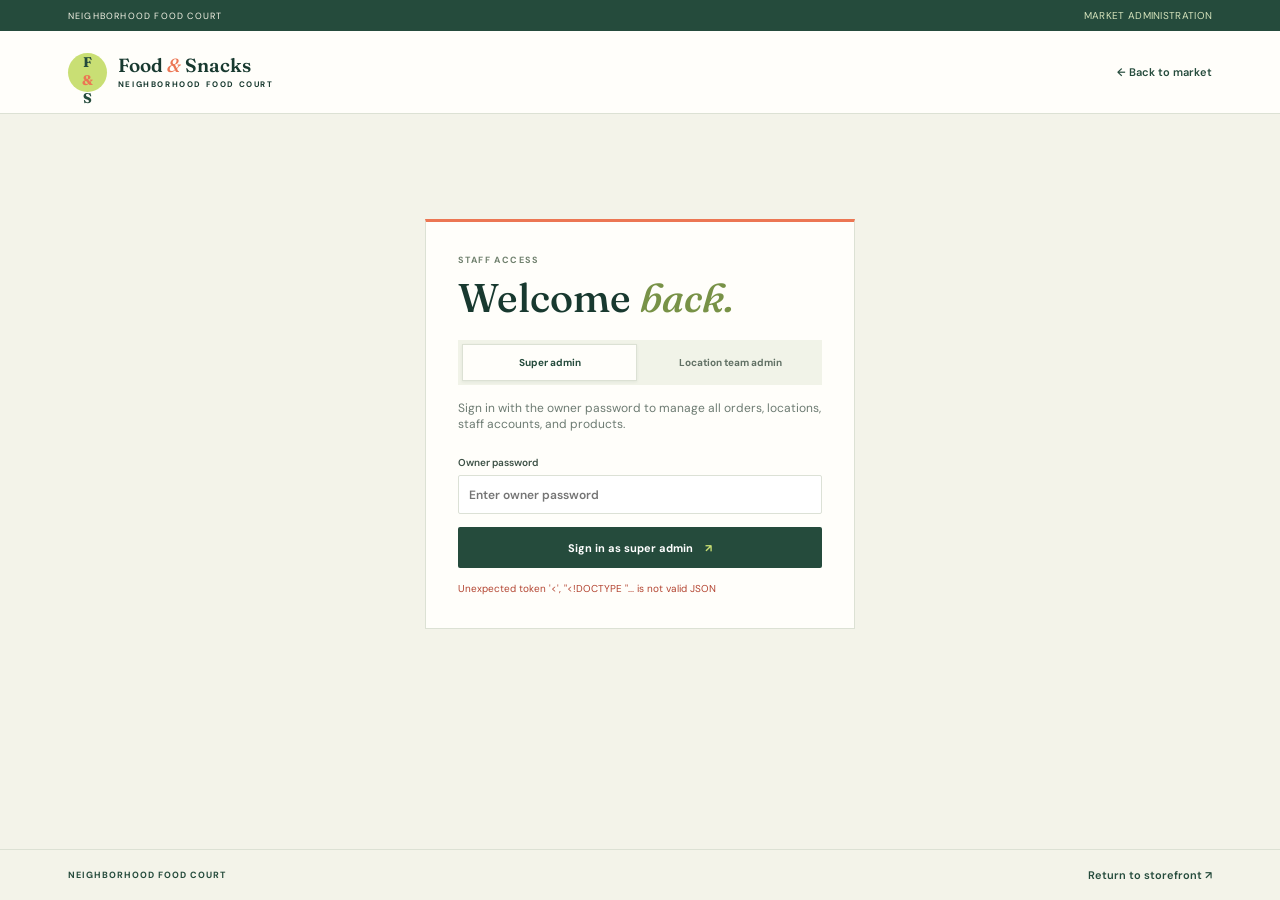
==== commit 31e7e118: "update site name" ====
--- a/templates/admin.html
+++ b/templates/admin.html
@@ -4,7 +4,7 @@
   <meta charset="utf-8">
   <meta name="viewport" content="width=device-width, initial-scale=1">
   <meta name="theme-color" content="#f3f3e9">
-  <title>Market admin · Tellabelli Village Market</title>
+  <title>Market admin · Neighborhood Food Court</title>
   <link rel="preconnect" href="https://fonts.googleapis.com">
   <link rel="preconnect" href="https://fonts.gstatic.com" crossorigin>
   <link href="https://fonts.googleapis.com/css2?family=DM+Sans:wght@400;500;600;700&family=Fraunces:opsz,wght@9..144,500;9..144,600;9..144,700&display=swap" rel="stylesheet">
@@ -13,9 +13,9 @@
   <script src="/static/admin.js" defer></script>
 </head>
 <body class="admin-page">
-  <div class="topline"><span>TELLABELLI VILLAGE MARKET</span><span>MARKET ADMINISTRATION</span></div>
+  <div class="topline"><span>NEIGHBORHOOD FOOD COURT</span><span>MARKET ADMINISTRATION</span></div>
   <header class="site-header admin-header">
-    <a class="brand" href="/" aria-label="Tellabelli Village Market"><span class="brand-mark">T<span>&</span>V</span><span class="brand-name">tellabelli <i>&</i> village<small>MARKET ADMIN</small></span></a>
+    <a class="brand" href="/" aria-label="Food and Snacks Neighborhood Food Court"><span class="brand-mark">F<span>&</span>S</span><span class="brand-name">Food <i>&</i> Snacks<small>NEIGHBORHOOD FOOD COURT</small></span></a>
     <div class="admin-header-actions"><a class="market-link" href="/">← Back to market</a><button id="logout-button" class="logout-button" type="button" hidden>Sign out</button></div>
   </header>
   <main class="admin-shell">
@@ -91,7 +91,7 @@
           <button class="button button-dark" type="submit">Add product</button>
           <p id="product-create-message" class="form-message" role="status"></p>
         </form>
-        <div class="price-table-wrap"><table class="price-table"><thead><tr><th>Product</th><th>Category</th><th>Price (NOK)</th><th><span class="sr-only">Save price</span></th><th>Customer ordering</th></tr></thead><tbody id="products-list"></tbody></table></div>
+        <div class="price-table-wrap"><table class="price-table"><thead><tr><th>Product and image</th><th>Category</th><th>Price (NOK)</th><th><span class="sr-only">Save price</span></th><th>Customer ordering</th><th>Delete</th></tr></thead><tbody id="products-list"></tbody></table></div>
         <p id="price-message" class="form-message" role="status"></p>
       </section>
       <section id="inventory-section" class="admin-section" aria-labelledby="inventory-title">
@@ -113,6 +113,6 @@
       </section>
     </section>
   </main>
-  <footer class="admin-footer"><span>TELLABELLI VILLAGE MARKET</span><a href="/">Return to storefront ↗</a></footer>
+  <footer class="admin-footer"><span>NEIGHBORHOOD FOOD COURT</span><a href="/">Return to storefront ↗</a></footer>
 </body>
 </html>
--- a/static/styles.css
+++ b/static/styles.css
@@ -63,6 +63,7 @@
 .stock-label { position: absolute; top: 9px; left: 9px; padding: 5px 7px; background: #f4f3e8; color: var(--green); font-size: 8px; font-weight: 700; letter-spacing: .7px; }
 .stock-label.is-sold { background: #f6e4dd; color: #a84b34; }
 .image-placeholder { display: grid; place-content: center; height: 100%; background: repeating-linear-gradient(135deg, #e8ebdb 0 12px, #e3e7d7 12px 24px); color: #798773; font-family: var(--serif); font-size: 17px; text-align: center; }
+.product-image-caption { margin: 0; padding: 8px 11px; border-bottom: 1px solid #edf0e8; color: #617064; font-size: 10px; line-height: 1.45; white-space: pre-wrap; overflow-wrap: anywhere; }
 .product-copy { padding: 11px 11px 10px; }
 .product-title-row { display: flex; align-items: baseline; justify-content: space-between; gap: 7px; }
 .product-title-row h3 { overflow: hidden; margin: 0; font-size: 12px; font-weight: 700; text-overflow: ellipsis; white-space: nowrap; }
--- a/static/admin.css
+++ b/static/admin.css
@@ -42,6 +42,12 @@
 .product-availability { display: inline-block; min-width: 62px; margin-right: 7px; font-size: 9px; font-weight: 700; }
 .product-availability.is-available { color: #536b3d; }
 .product-availability.is-hidden { color: #9b5547; }
+.product-admin-details { display: grid; justify-items: start; gap: 5px; min-width: 155px; }
+.product-admin-details small { color: var(--muted); font-size: 9px; }
+.product-admin-image { width: 52px; height: 42px; border: 1px solid var(--line); object-fit: cover; }
+.product-image-input { width: min(230px, 100%); min-height: 30px; padding: 5px 7px; border: 1px solid var(--line); border-radius: 2px; font-size: 10px; }
+.product-admin-details > label:not(.sr-only) { color: #617064; font-size: 9px; font-weight: 700; }
+.product-description-input { width: min(230px, 100%); min-height: 65px; padding: 6px 7px; border: 1px solid var(--line); border-radius: 2px; font: inherit; font-size: 10px; resize: vertical; }
 .order-update-message { margin: 8px 0 0; font-size: 10px; }
 .order-body { display: grid; grid-template-columns: minmax(0, 1fr) minmax(200px, .8fr); gap: 18px; padding: 12px 0; }
 .order-customer h3 { margin: 0 0 6px; font-size: 12px; }
@@ -94,6 +100,9 @@
 .save-price-button { min-height: 29px; padding: 0 9px; border: 0; border-radius: 2px; background: var(--green); color: white; cursor: pointer; font-size: 9px; font-weight: 700; }
 .save-price-button:hover { background: #32624f; }
 .save-price-button:disabled { opacity: .65; cursor: wait; }
+.delete-product-button { min-height: 29px; padding: 0 9px; border: 1px solid #a64b3b; border-radius: 2px; background: white; color: #a64b3b; cursor: pointer; font-size: 9px; font-weight: 700; }
+.delete-product-button:hover { background: #a64b3b; color: white; }
+.delete-product-button:disabled { opacity: .65; cursor: wait; }
 .sr-only { position: absolute; width: 1px; height: 1px; overflow: hidden; clip: rect(0, 0, 0, 0); white-space: nowrap; }
 .admin-footer { display: flex; align-items: center; justify-content: space-between; gap: 12px; padding: 18px 5.3%; border-top: 1px solid var(--line); color: #788176; font-size: 9px; }
 .admin-footer span { color: var(--green); font-weight: 700; letter-spacing: 1px; }
@@ -122,6 +131,6 @@
   .price-table:not(.inventory-table) td::before { content: attr(data-label); color: #778377; font-size: 8px; text-transform: uppercase; }
   .price-table:not(.inventory-table) td:nth-child(2) { grid-column: 1 / -1; }
   .price-table:not(.inventory-table) td:nth-child(3), .price-table:not(.inventory-table) td:nth-child(4) { grid-column: auto; }
-  .price-table:not(.inventory-table) td:nth-child(5) { grid-column: 1 / -1; }
+  .price-table:not(.inventory-table) td:nth-child(5), .price-table:not(.inventory-table) td:nth-child(6) { grid-column: 1 / -1; }
   .admin-footer { align-items: start; flex-direction: column; padding: 16px 4%; }
 }
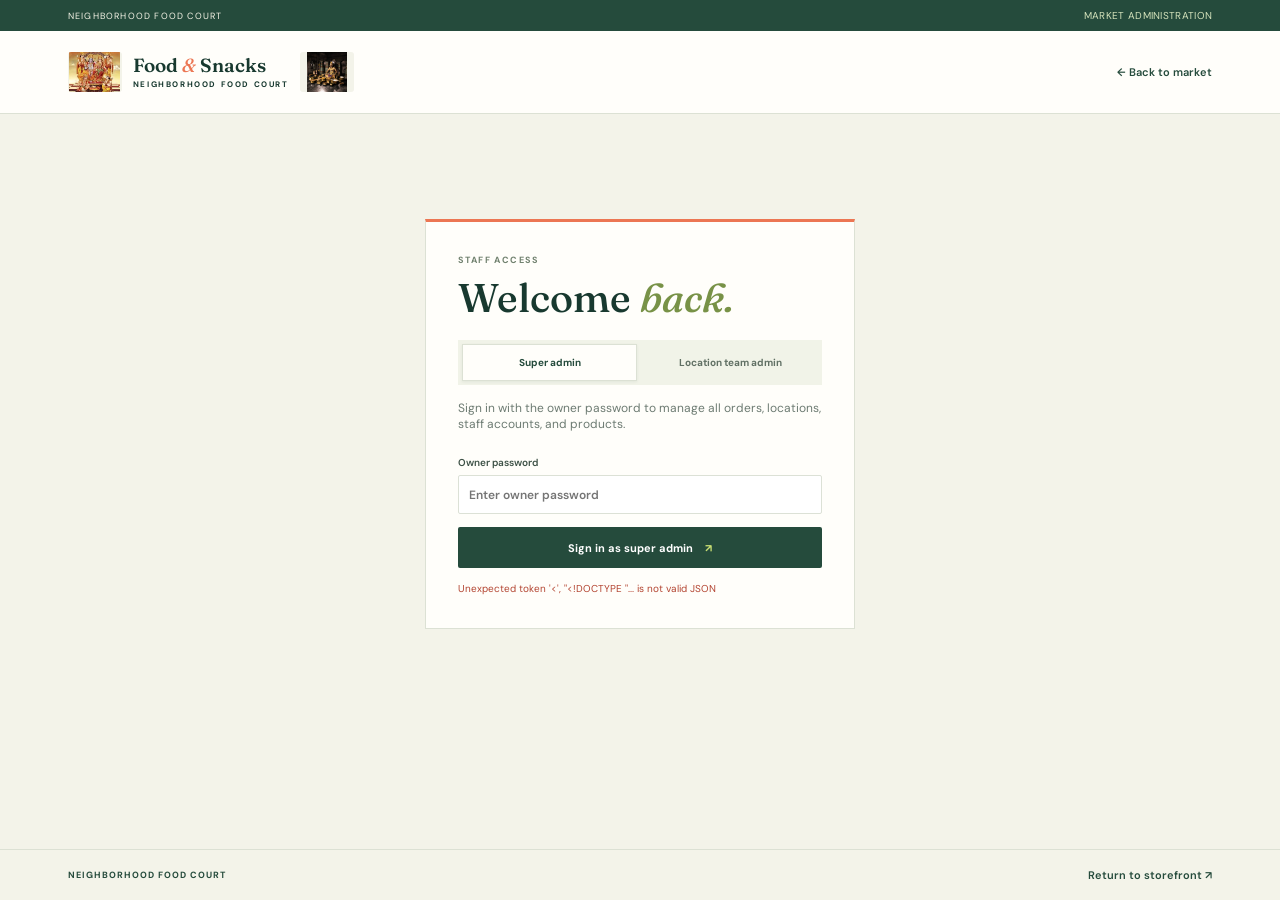
==== commit 60d6c874: "modified diplay content" ====
--- a/templates/admin.html
+++ b/templates/admin.html
@@ -15,7 +15,7 @@
 <body class="admin-page">
   <div class="topline"><span>NEIGHBORHOOD FOOD COURT</span><span>MARKET ADMINISTRATION</span></div>
   <header class="site-header admin-header">
-    <a class="brand" href="/" aria-label="Food and Snacks Neighborhood Food Court"><span class="brand-mark">F<span>&</span>S</span><span class="brand-name">Food <i>&</i> Snacks<small>NEIGHBORHOOD FOOD COURT</small></span></a>
+    <a class="brand" href="/" aria-label="Food and Snacks Neighborhood Food Court"><img class="brand-mark" src="/static/icons/brand-image.png" alt="Illustration of Hindu deities"><span class="brand-name">Food <i>&</i> Snacks<small>NEIGHBORHOOD FOOD COURT</small></span><img class="brand-mark" src="/static/icons/brand-image-right.png" alt="Illustration of a royal feast"></a>
     <div class="admin-header-actions"><a class="market-link" href="/">← Back to market</a><button id="logout-button" class="logout-button" type="button" hidden>Sign out</button></div>
   </header>
   <main class="admin-shell">
--- a/static/styles.css
+++ b/static/styles.css
@@ -20,8 +20,7 @@
 .topline span:last-child { color: #d5e3bc; letter-spacing: .3px; font-size: 10px; }
 .site-header { height: 83px; display: flex; align-items: center; justify-content: space-between; gap: 24px; padding: 0 5.3%; background: var(--white); border-bottom: 1px solid var(--line); }
 .brand { display: flex; gap: 11px; align-items: center; text-decoration: none; color: var(--ink); }
-.brand-mark { display: grid; place-items: center; width: 39px; height: 39px; background: var(--lime); border-radius: 50%; color: var(--green); font-family: var(--serif); font-weight: 700; font-size: 14px; }
-.brand-mark span { color: var(--coral); }
+.brand-mark { display: block; flex: 0 0 auto; width: 54px; height: 40px; border-radius: 3px; background: var(--paper); object-fit: contain; }
 .brand-name { font-family: var(--serif); font-size: 19px; font-weight: 600; line-height: 1; }
 .brand-name i { color: var(--coral); font-weight: 500; }
 .brand-name small { display: block; margin-top: 5px; font-family: var(--sans); font-size: 8px; letter-spacing: 1.6px; font-style: normal; font-weight: 700; }
@@ -40,7 +39,7 @@
 h1, h2, h3, p { margin-top: 0; }
 h1 { margin: 0; font-family: var(--serif); font-size: clamp(32px, 4vw, 48px); font-weight: 500; line-height: 1.13; }
 h1 em { color: #789247; font-weight: 500; }
-.welcome-copy { margin: 9px 0 0; color: var(--muted); font-size: 13px; }
+.welcome-copy { margin: 0 0 9px; color: #70816e; font-size: 9px; font-weight: 700; letter-spacing: 1.4px; line-height: normal; text-transform: uppercase; }
 .market-note { display: flex; align-items: center; gap: 8px; max-width: 320px; padding: 9px 12px; border: 1px solid var(--line); border-radius: 3px; color: #657366; font-size: 10px; text-align: right; }
 .fresh-dot { width: 7px; height: 7px; flex: 0 0 7px; border-radius: 50%; background: #7da34e; box-shadow: 0 0 0 3px #e5eccf; }
 .shop-layout { display: grid; grid-template-columns: minmax(0, 1fr) 310px; align-items: start; gap: 28px; }
@@ -52,8 +51,8 @@
 .category-chip { min-height: 32px; flex: 0 0 auto; padding: 0 12px; border: 1px solid #d7ddcf; border-radius: 2px; background: transparent; color: #53665a; cursor: pointer; font-size: 10px; transition: background .18s, color .18s, border-color .18s; }
 .category-chip:hover, .category-chip.is-active { border-color: var(--green); background: var(--green); color: var(--white); }
 .category-chip span { margin-left: 3px; color: var(--lime); }
-.shop-location-picker { display: grid; grid-template-columns: auto minmax(160px, 240px); align-items: center; gap: 9px; margin: 0 0 14px; color: #3d5146; font-size: 10px; font-weight: 700; }
-.shop-location-picker select { width: 100%; min-height: 35px; padding: 8px 10px; border: 1px solid #dce1d6; border-radius: 2px; outline-color: #8ba166; background: #fff; color: var(--ink); font-size: 11px; }
+.shop-location-picker { display: grid; grid-template-columns: auto minmax(160px, 280px); align-items: center; gap: 9px; margin: 0 0 14px; color: #3d5146; font-size: 10px; font-weight: 700; }
+.shop-location-picker select { width: 100%; min-height: 40px; padding: 9px 12px; border: 1px solid #dce1d6; border-radius: 2px; outline-color: #8ba166; background: #fff; color: var(--ink); font-size: 12px; }
 .product-grid { display: grid; grid-template-columns: repeat(3, minmax(0, 1fr)); gap: 13px; }
 .product-card { min-width: 0; overflow: hidden; border: 1px solid #e0e2d8; border-radius: 3px; background: var(--white); animation: arrive .35s both; animation-delay: calc(var(--card-index) * 30ms); }
 @keyframes arrive { from { opacity: 0; transform: translateY(7px); } to { opacity: 1; transform: translateY(0); } }
@@ -99,6 +98,9 @@
 .basket-total strong { font-size: 15px; }
 .delivery-note { margin: 0 0 12px; color: var(--muted); font-size: 9px; }
 .order-confirmation { margin-top: 10px; padding: 9px; border: 1px solid #dce5ce; background: #f4f7ed; line-height: 1.6; overflow-wrap: anywhere; }
+.order-confirmation h3 { margin: 0 0 5px; color: #32624f; font-family: var(--serif); font-size: 16px; }
+.order-confirmation p { margin: 0 0 6px; font-size: 10px; }
+.order-confirmation ul { display: grid; gap: 3px; margin: 0; padding-left: 18px; color: #53665a; font-size: 10px; }
 .basket-status { margin-top: 18px; padding-top: 15px; border-top: 1px solid #eceee6; }
 .basket-status h3 { margin: 0 0 5px; font-family: var(--serif); font-size: 16px; }
 .basket-status > p { margin: 0 0 10px; color: var(--muted); font-size: 9px; line-height: 1.5; }
@@ -152,7 +154,7 @@
   .topline { padding: 0 4%; }
   .topline span:last-child { display: none; }
   .site-header { height: 70px; gap: 10px; }
-  .brand-mark { width: 34px; height: 34px; }
+  .brand-mark { width: 36px; height: 30px; }
   .brand-name { font-size: 17px; }
   .header-actions { gap: 10px; }
   .search-box { width: min(43vw, 230px); height: 35px; gap: 5px; padding: 0 7px; }
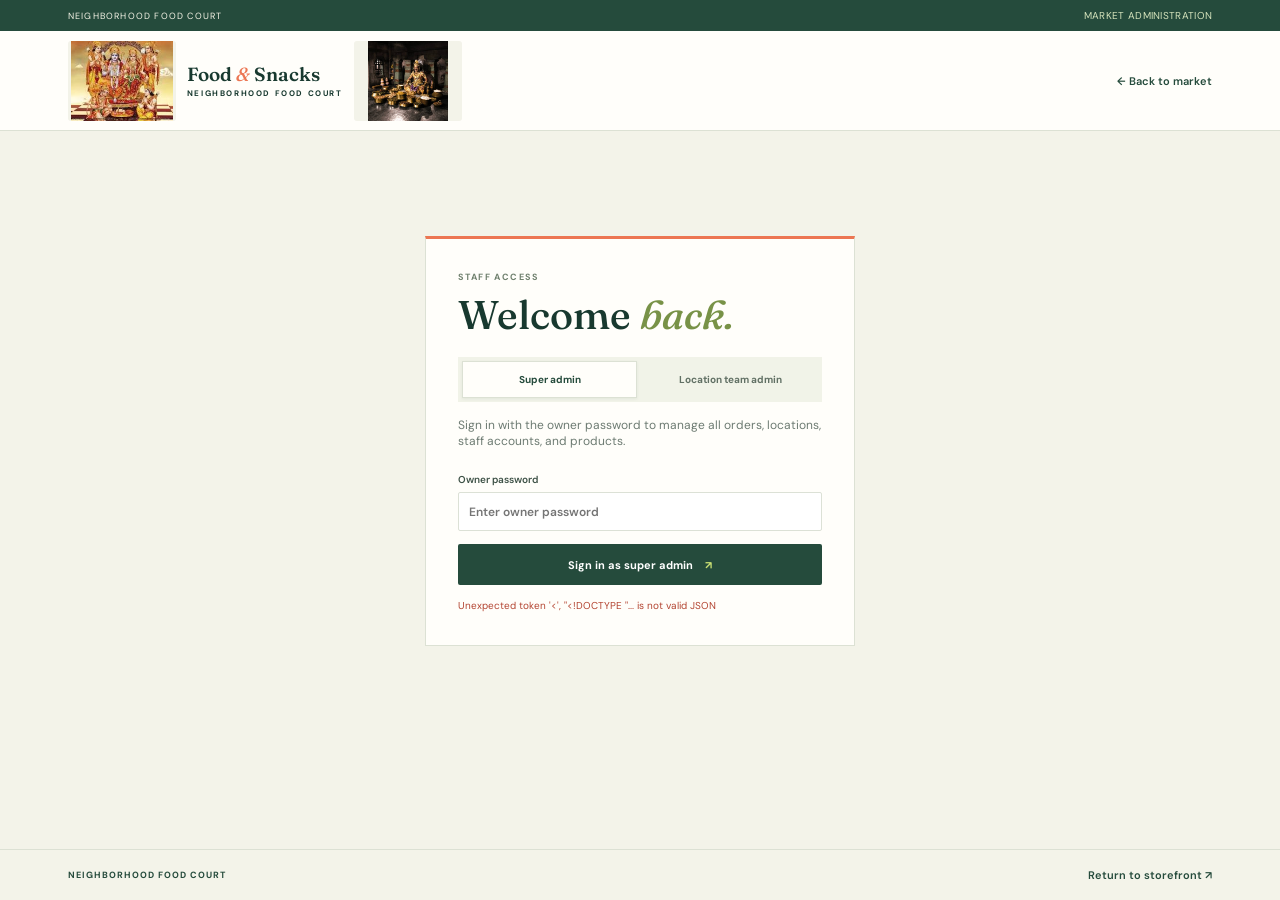
==== commit f94ce119: "modified diplay content" ====
--- a/templates/admin.html
+++ b/templates/admin.html
@@ -100,6 +100,13 @@
         <p id="inventory-message" class="form-message" role="status"></p>
       </section>
       <section id="location-admins-section" class="admin-section" aria-labelledby="location-admins-title" hidden>
+        <div class="admin-section-heading"><div><h2 id="delivery-locations-title">Delivery locations</h2><p>Add locations for customers, inventory, and location-team assignments.</p></div></div>
+        <form id="delivery-location-form" class="location-admin-form">
+          <label>Location name<input name="name" required minlength="2" maxlength="120" placeholder="e.g. Oslo Central"></label>
+          <button class="button button-dark" type="submit">Add delivery location</button>
+          <p id="delivery-location-message" class="form-message" role="status"></p>
+        </form>
+        <div id="delivery-locations-list" class="location-admins-list" aria-live="polite"></div>
         <div class="admin-section-heading"><div><h2 id="location-admins-title">Location teams</h2><p>Create staff accounts and assign them to one or more delivery locations.</p></div></div>
         <form id="location-admin-form" class="location-admin-form">
           <label>Staff name<input name="display_name" required minlength="2" maxlength="120" placeholder="Team member name"></label>
--- a/static/styles.css
+++ b/static/styles.css
@@ -18,9 +18,9 @@
 button, a { -webkit-tap-highlight-color: transparent; }
 .topline { height: 31px; display: flex; align-items: center; justify-content: space-between; padding: 0 5.3%; background: var(--green); color: #f6f5e7; font-size: 9px; letter-spacing: 1.2px; }
 .topline span:last-child { color: #d5e3bc; letter-spacing: .3px; font-size: 10px; }
-.site-header { height: 83px; display: flex; align-items: center; justify-content: space-between; gap: 24px; padding: 0 5.3%; background: var(--white); border-bottom: 1px solid var(--line); }
+.site-header { height: 100px; display: flex; align-items: center; justify-content: space-between; gap: 24px; padding: 0 5.3%; background: var(--white); border-bottom: 1px solid var(--line); }
 .brand { display: flex; gap: 11px; align-items: center; text-decoration: none; color: var(--ink); }
-.brand-mark { display: block; flex: 0 0 auto; width: 54px; height: 40px; border-radius: 3px; background: var(--paper); object-fit: contain; }
+.brand-mark { display: block; flex: 0 0 auto; width: 108px; height: 80px; border-radius: 3px; background: var(--paper); object-fit: contain; }
 .brand-name { font-family: var(--serif); font-size: 19px; font-weight: 600; line-height: 1; }
 .brand-name i { color: var(--coral); font-weight: 500; }
 .brand-name small { display: block; margin-top: 5px; font-family: var(--sans); font-size: 8px; letter-spacing: 1.6px; font-style: normal; font-weight: 700; }
@@ -39,13 +39,14 @@
 h1, h2, h3, p { margin-top: 0; }
 h1 { margin: 0; font-family: var(--serif); font-size: clamp(32px, 4vw, 48px); font-weight: 500; line-height: 1.13; }
 h1 em { color: #789247; font-weight: 500; }
-.welcome-copy { margin: 0 0 9px; color: #70816e; font-size: 9px; font-weight: 700; letter-spacing: 1.4px; line-height: normal; text-transform: uppercase; }
+.welcome-copy { margin: 0 0 9px; color: var(--green); font-size: 11px; font-weight: 800; letter-spacing: 1.1px; line-height: 1.4; text-transform: uppercase; }
 .market-note { display: flex; align-items: center; gap: 8px; max-width: 320px; padding: 9px 12px; border: 1px solid var(--line); border-radius: 3px; color: #657366; font-size: 10px; text-align: right; }
 .fresh-dot { width: 7px; height: 7px; flex: 0 0 7px; border-radius: 50%; background: #7da34e; box-shadow: 0 0 0 3px #e5eccf; }
 .shop-layout { display: grid; grid-template-columns: minmax(0, 1fr) 310px; align-items: start; gap: 28px; }
 .catalog-heading { display: flex; align-items: end; justify-content: space-between; gap: 12px; margin: 0 0 15px; }
 .catalog-heading h2, .basket-heading h2 { margin: 0; font-family: var(--serif); font-size: 23px; font-weight: 600; }
 .catalog-heading p { margin: 5px 0 0; color: var(--muted); font-size: 11px; }
+.catalog-heading #product-count { color: var(--green); font-weight: 800; }
 .sort-note { padding-bottom: 3px; color: #758074; font-size: 9px; letter-spacing: .9px; }
 .category-list { display: flex; gap: 7px; overflow-x: auto; padding: 2px 0 16px; scrollbar-width: thin; }
 .category-chip { min-height: 32px; flex: 0 0 auto; padding: 0 12px; border: 1px solid #d7ddcf; border-radius: 2px; background: transparent; color: #53665a; cursor: pointer; font-size: 10px; transition: background .18s, color .18s, border-color .18s; }
@@ -145,7 +146,7 @@
 [hidden] { display: none !important; }
 @media (max-width: 1020px) {
   .page-shell { padding-right: 4%; padding-left: 4%; }
-  .site-header { padding: 0 4%; }
+  .site-header { height: auto; min-height: 100px; flex-wrap: wrap; justify-content: center; gap: 8px 24px; padding: 8px 4%; }
   .shop-layout { grid-template-columns: minmax(0, 1fr) 280px; gap: 17px; }
   .product-grid { grid-template-columns: repeat(2, minmax(0, 1fr)); }
   .product-image-wrap { height: 155px; }
@@ -153,15 +154,19 @@
 @media (max-width: 720px) {
   .topline { padding: 0 4%; }
   .topline span:last-child { display: none; }
-  .site-header { height: 70px; gap: 10px; }
-  .brand-mark { width: 36px; height: 30px; }
-  .brand-name { font-size: 17px; }
-  .header-actions { gap: 10px; }
-  .search-box { width: min(43vw, 230px); height: 35px; gap: 5px; padding: 0 7px; }
+  .site-header { display: grid; grid-template-columns: 64px minmax(0, 1fr) 64px; grid-template-rows: auto auto auto; gap: 7px 8px; height: auto; min-height: 0; padding: 8px 4%; }
+  .brand, .header-actions { display: contents; }
+  .brand > .brand-mark { grid-column: 1; grid-row: 1; }
+  .brand-name { grid-column: 2; grid-row: 1; min-width: 0; font-size: 17px; text-align: center; }
+  .brand-name small { font-size: 6px; letter-spacing: .7px; }
+  .search-mark { grid-column: 3; grid-row: 1; }
+  .brand-mark { width: 64px; height: 60px; }
+  .search-box { grid-column: 1 / -1; grid-row: 2; width: 100%; height: 35px; gap: 5px; padding: 0 7px; }
   .search-box input { font-size: 10px; }
   .search-box kbd { display: none; }
-  .admin-link { font-size: 9px; }
+  .admin-link { grid-column: 1; grid-row: 3; justify-self: start; font-size: 9px; }
   .cart-jump { font-size: 0; }
+  .cart-jump { grid-column: 3; grid-row: 3; justify-self: end; }
   .cart-jump span { margin-left: 0; font-size: 10px; }
   .page-shell { padding-top: 25px; }
   .welcome-row { align-items: start; flex-direction: column; gap: 15px; padding-bottom: 21px; }
@@ -189,7 +194,7 @@
 }
 @media (max-width: 370px) {
   .brand-name { font-size: 15px; }
-  .search-box { width: 37vw; }
+  .search-box { width: 100%; }
   .product-grid { grid-template-columns: 1fr; }
   .product-image-wrap { height: 180px; }
 }
